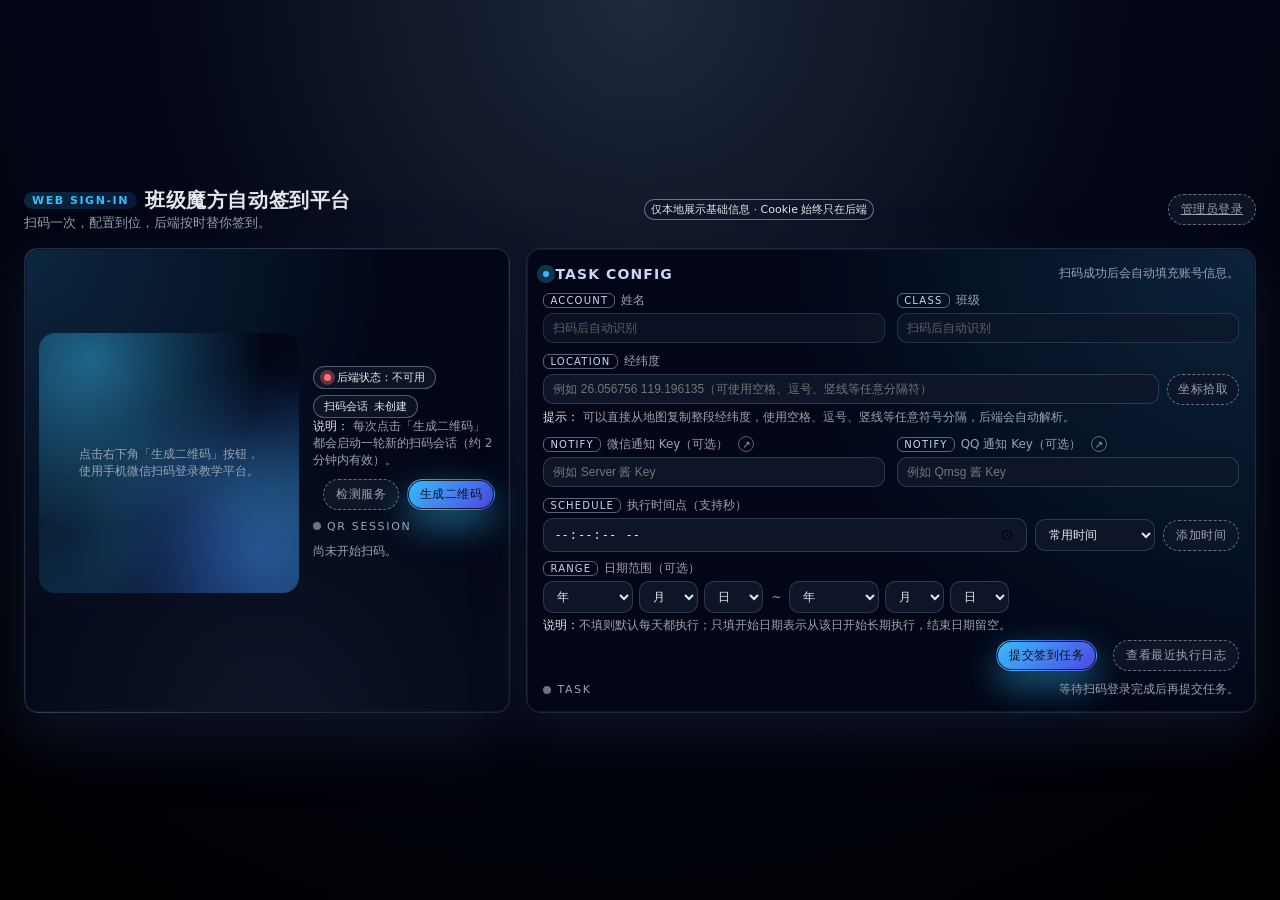
==== web_signin/static/index.html @ 6578a358 "feat(web): add admin login and live sign-in task dashboard Add authenticated administrator access, l" ====
<!DOCTYPE html>
<html lang="zh-CN">
<head>
  <meta charset="UTF-8" />
  <title>Web 自动签到配置</title>
  <meta name="viewport" content="width=device-width, initial-scale=1" />
  <style>
    :root {
      --bg: #0f172a;
      --card-bg: #020617;
      --accent: #38bdf8;
      --accent-soft: rgba(56, 189, 248, 0.15);
      --border-subtle: #1e293b;
      --text-main: #e5e7eb;
      --text-soft: #9ca3af;
      --danger: #f97373;
      --success: #22c55e;
      --radius-lg: 14px;
    }
    * {
      box-sizing: border-box;
    }
    body {
      margin: 0;
      min-height: 100vh;
      font-family: system-ui, -apple-system, BlinkMacSystemFont, "SF Pro Text", "Segoe UI", sans-serif;
      background: radial-gradient(circle at top, #1e293b 0, #020617 45%, #000 100%);
      color: var(--text-main);
      display: flex;
      align-items: center;
      justify-content: center;
      padding: 16px;
    }
    .shell {
      width: 100%;
      max-width: 1080px;
    }

    /* 在桌面端整体放大约 30% */
    @media (min-width: 00px) {
      body {
        padding: 24px;
      }
      .shell {
        max-width: 1400px;
        transform: scale(1);
        transform-origin: top center;
      }
    }
    .header {
      display: flex;
      justify-content: space-between;
      align-items: center;
      margin-bottom: 16px;
      gap: 8px;
      flex-wrap: wrap;
    }
    .title {
      font-size: 20px;
      font-weight: 600;
      letter-spacing: 0.03em;
      display: flex;
      align-items: center;
      gap: 8px;
    }
    .title-pill {
      padding: 2px 8px;
      border-radius: 999px;
      background: linear-gradient(135deg, rgba(56,189,248,0.2), rgba(59,130,246,0.15));
      font-size: 11px;
      text-transform: uppercase;
      letter-spacing: 0.14em;
      color: var(--accent);
    }
    .subtitle {
      font-size: 13px;
      color: var(--text-soft);
    }
    .layout {
      display: grid;
      /* 左侧缩窄一些，约占整体 30% 左右 */
      grid-template-columns: minmax(0, 0.8fr) minmax(0, 1.2fr);
      gap: 16px;
    }
    @media (max-width: 900px) {
      .layout {
        grid-template-columns: minmax(0, 1fr);
      }
    }
    .card {
      background: radial-gradient(circle at top left, rgba(56,189,248,0.18), transparent 55%),
                  radial-gradient(circle at bottom, rgba(15,23,42,0.9), #020617 65%);
      border-radius: var(--radius-lg);
      border: 1px solid rgba(148, 163, 184, 0.22);
      padding: 18px 18px 16px;
      box-shadow:
        0 24px 60px rgba(15,23,42,0.9),
        0 0 0 1px rgba(15,23,42,0.9) inset;
    }
    /* 左侧主卡片：更紧凑一些 */
    .card-main {
      padding: 14px 14px 12px;
    }
    .card-secondary {
      background: radial-gradient(circle at top right, rgba(56,189,248,0.16), transparent 55%),
                  radial-gradient(circle at bottom, #020617, #020617 65%);
      border-radius: var(--radius-lg);
      border: 1px solid var(--border-subtle);
      padding: 16px 16px 14px;
      box-shadow:
        0 18px 50px rgba(15,23,42,0.88),
        0 0 0 1px rgba(15,23,42,1) inset;
    }
    .section-header {
      display: flex;
      align-items: baseline;
      justify-content: space-between;
      gap: 6px;
      margin-bottom: 10px;
    }
    .section-title {
      font-size: 14px;
      font-weight: 550;
      letter-spacing: 0.08em;
      text-transform: uppercase;
      color: #cbd5f5;
      display: flex;
      align-items: center;
      gap: 6px;
    }
    .section-title-dot {
      width: 6px;
      height: 6px;
      border-radius: 50%;
      background: var(--accent);
      box-shadow: 0 0 0 6px rgba(56,189,248,0.24);
    }
    .section-caption {
      font-size: 12px;
      color: var(--text-soft);
    }
    .stepper {
      display: flex;
      gap: 10px;
      margin-bottom: 8px;
      flex-wrap: wrap;
    }
    .step {
      flex: 1;
      min-width: 0;
      display: flex;
      align-items: center;
      gap: 8px;
      font-size: 12px;
      color: var(--text-soft);
      opacity: 0.7;
      transition: opacity 0.18s ease;
    }
    .step.active {
      opacity: 1;
      color: var(--accent);
    }
    .step-badge {
      width: 18px;
      height: 18px;
      border-radius: 999px;
      display: flex;
      align-items: center;
      justify-content: center;
      font-size: 11px;
      background: rgba(15,23,42,0.9);
      border: 1px solid rgba(148,163,184,0.65);
    }
    .step.active .step-badge {
      border-color: rgba(56,189,248,0.9);
      background: radial-gradient(circle at top, rgba(56,189,248,0.35), rgba(15,23,42,0.85));
      color: #e0f2fe;
    }
    .step-text-main {
      font-weight: 500;
    }
    .step-text-sub {
      font-size: 11px;
    }
    .qr-wrapper {
      display: flex;
      align-items: center;
      gap: 14px;
      flex-wrap: wrap;
      /* 让二维码整体稍微下移一点 */
      margin-top: 70px;
    }
    .qr-box {
      width: 260px;
      height: 260px;
      border-radius: 16px;
      background: radial-gradient(circle at 20% 10%, rgba(56,189,248,0.5), transparent 55%),
                  radial-gradient(circle at 85% 85%, rgba(59,130,246,0.4), transparent 60%),
                  #020617;
      border: none;
      display: flex;
      flex-direction: column;
      align-items: center;
      justify-content: center;
      gap: 6px;
      position: relative;
      overflow: hidden;
    }
    .qr-box::before {
      content: "";
      position: absolute;
      inset: -80%;
      background: conic-gradient(from 200deg, rgba(56,189,248,0.35), transparent 40%, transparent 60%, rgba(56,189,248,0.45), rgba(59,130,246,0.35), transparent);
      opacity: 0.6;
      filter: blur(26px);
      mix-blend-mode: screen;
    }
    .qr-inner {
      position: relative;
      z-index: 1;
      width: 88%;
      height: 88%;
      padding: 4px;
      border-radius: 12px;
      background: transparent;
      box-shadow: none;
      display: flex;
      align-items: center;
      justify-content: center;
    }
    #qrImage {
      max-width: 100%;
      max-height: 100%;
      display: block;
      border-radius: 8px;
    }
    .qr-placeholder {
      font-size: 12px;
      text-align: center;
      color: var(--text-soft);
      padding: 0 8px;
    }
    .meta {
      flex: 1;
      min-width: 0;
    }
    .meta-row {
      display: flex;
      align-items: center;
      gap: 8px;
      margin-bottom: 6px;
      font-size: 12px;
    }
    .pill {
      padding: 3px 10px;
      border-radius: 999px;
      font-size: 11px;
      border: 1px solid rgba(148, 163, 184, 0.5);
      background: rgba(15, 23, 42, 0.8);
      color: #e5e7eb;
      display: inline-flex;
      align-items: center;
      gap: 6px;
    }
    .dot-online {
      width: 7px;
      height: 7px;
      border-radius: 50%;
      background: #22c55e;
      box-shadow: 0 0 0 4px rgba(34,197,94,0.4);
    }
    .dot-offline {
      width: 7px;
      height: 7px;
      border-radius: 50%;
      background: #f97373;
      box-shadow: 0 0 0 4px rgba(248,113,113,0.35);
    }
    .hint-text {
      font-size: 12px;
      color: var(--text-soft);
    }
    .hint-strong {
      color: #e5e7eb;
      font-weight: 500;
    }
    .field-grid {
      display: grid;
      grid-template-columns: minmax(0, 1fr) minmax(0, 1fr);
      gap: 10px 12px;
      margin-bottom: 10px;
    }
    /* 单列布局：用于经纬度等需要占满整行的区域，避免右侧大片留白 */
    .field-grid-single {
      grid-template-columns: minmax(0, 1fr);
    }
    @media (max-width: 700px) {
      .field-grid {
        grid-template-columns: minmax(0, 1fr);
      }
    }
    .field {
      display: flex;
      flex-direction: column;
      gap: 4px;
      font-size: 12px;
    }
    .field-row {
      display: flex;
      align-items: center;
      gap: 8px;
    }
    .label {
      font-size: 12px;
      color: var(--text-soft);
      display: flex;
      align-items: center;
      gap: 6px;
    }
    .label-tag {
      padding: 1px 6px;
      border-radius: 6px;
      font-size: 10px;
      text-transform: uppercase;
      letter-spacing: 0.12em;
      border: 1px solid rgba(148, 163, 184, 0.6);
      color: #cbd5f5;
    }
    .label-link {
      margin-left: 4px;
      display: inline-flex;
      align-items: center;
      justify-content: center;
      width: 16px;
      height: 16px;
      border-radius: 999px;
      border: 1px solid rgba(148,163,184,0.6);
      color: #9ca3af;
      font-size: 10px;
      text-decoration: none;
      transition: background 0.16s ease, border-color 0.16s ease, color 0.16s ease;
    }
    .label-link:hover {
      border-color: rgba(56,189,248,0.85);
      color: #e5e7eb;
      background: rgba(15,23,42,0.9);
    }
    .input, .time-input {
      width: 100%;
      border-radius: 10px;
      border: 1px solid rgba(51, 65, 85, 0.85);
      background: rgba(15, 23, 42, 0.95);
      color: var(--text-main);
      font-size: 12px;
      padding: 7px 9px;
      outline: none;
      transition: border-color 0.18s ease, box-shadow 0.18s ease, background 0.18s ease;
    }
    .input:focus, .time-input:focus {
      border-color: rgba(56, 189, 248, 0.9);
      box-shadow:
        0 0 0 1px rgba(15,23,42,0.95) inset,
        0 0 0 1px rgba(56,189,248,0.75),
        0 16px 30px rgba(15,23,42,0.95);
      background: rgba(15, 23, 42, 0.96);
    }
    /* 年份下拉单独放宽一点，避免年份被截断 */
    .date-year-select {
      min-width: 90px;
      max-width: 110px;
    }
    /* 时间预设下拉宽度适中，方便点击 */
    .time-preset-select {
      max-width: 120px;
      flex-shrink: 0;
    }
    .input[readonly] {
      opacity: 0.8;
      cursor: default;
      background: rgba(15, 23, 42, 0.9);
    }
    .time-list {
      display: flex;
      flex-wrap: wrap;
      gap: 6px;
      margin-top: 4px;
    }
    .time-pill {
      border-radius: 999px;
      padding: 3px 8px;
      font-size: 11px;
      border: 1px solid rgba(148,163,184,0.7);
      background: rgba(15,23,42,0.9);
      display: inline-flex;
      align-items: center;
      gap: 6px;
    }
    .time-pill button {
      border: none;
      padding: 0;
      margin: 0;
      width: 14px;
      height: 14px;
      border-radius: 999px;
      display: inline-flex;
      align-items: center;
      justify-content: center;
      font-size: 11px;
      background: rgba(15,23,42,0.9);
      color: rgba(248,113,113,0.9);
      cursor: pointer;
    }
    .time-pill button:hover {
      background: rgba(30,64,175,0.85);
    }
    .btn-row {
      display: flex;
      justify-content: flex-end;
      gap: 8px;
      margin-top: 6px;
    }
    .btn {
      border-radius: 999px;
      border: 1px solid rgba(148,163,184,0.8);
      background: rgba(15,23,42,0.98);
      color: #e5e7eb;
      font-size: 12px;
      padding: 6px 12px;
      cursor: pointer;
      display: inline-flex;
      align-items: center;
      gap: 6px;
      letter-spacing: 0.04em;
      text-transform: uppercase;
      font-weight: 500;
      transition: background 0.18s ease, border-color 0.18s ease, transform 0.1s ease, box-shadow 0.18s ease;
    }
    .btn-primary {
      border-color: transparent;
      background: linear-gradient(135deg, #38bdf8, #4f46e5);
      color: #0b1120;
      box-shadow:
        0 14px 35px rgba(56,189,248,0.5),
        0 0 0 1px rgba(15,23,42,0.95) inset;
    }
    .btn-primary:hover {
      box-shadow:
        0 18px 45px rgba(56,189,248,0.65),
        0 0 0 1px rgba(15,23,42,0.95) inset;
      transform: translateY(-1px);
    }
    .btn:active {
      transform: translateY(0);
      box-shadow:
        0 8px 20px rgba(15,23,42,0.9),
        0 0 0 1px rgba(15,23,42,1) inset;
    }
    .btn-ghost {
      border-style: dashed;
      border-color: rgba(148,163,184,0.65);
      background: rgba(15,23,42,0.9);
      color: var(--text-soft);
    }
    .btn-ghost:hover {
      border-color: rgba(148,163,184,1);
      color: #e5e7eb;
    }
    .status-bar {
      margin-top: 10px;
      font-size: 12px;
      display: flex;
      align-items: center;
      gap: 10px;
      justify-content: space-between;
      flex-wrap: wrap;
    }
    .status-text {
      display: inline-flex;
      align-items: center;
      gap: 6px;
    }
    .status-dot {
      width: 8px;
      height: 8px;
      border-radius: 50%;
      background: #6b7280;
    }
    .status-dot.running {
      background: #38bdf8;
      box-shadow: 0 0 0 4px rgba(56,189,248,0.4);
    }
    .status-dot.success {
      background: #22c55e;
      box-shadow: 0 0 0 4px rgba(34,197,94,0.5);
    }
    .status-dot.error {
      background: #f97373;
      box-shadow: 0 0 0 4px rgba(248,113,113,0.45);
    }
    .status-label {
      text-transform: uppercase;
      font-size: 11px;
      letter-spacing: 0.15em;
      color: #9ca3af;
    }
    .status-message {
      font-size: 12px;
      color: var(--text-soft);
    }
    .status-message strong {
      color: #e5e7eb;
      font-weight: 500;
    }
    .badge {
      padding: 2px 6px;
      border-radius: 999px;
      font-size: 11px;
      border: 1px solid rgba(148,163,184,0.7);
      background: rgba(15,23,42,0.9);
    }
  </style>
</head>
<body>
  <div class="shell">
    <div class="header">
      <div>
        <div class="title">
          <span class="title-pill">Web Sign-in</span>
          <span>班级魔方自动签到平台</span>
        </div>
        <div class="subtitle">扫码一次，配置到位，后端按时替你签到。</div>
      </div>
      <div class="badge">仅本地展示基础信息 · Cookie 始终只在后端</div>
      <a href="/admin" class="btn btn-ghost">管理员登录</a>
    </div>

    <div class="layout">
      <div class="card card-main">
        <!-- 原左侧 Step Flow 流程已按需求移除 -->

        <div class="qr-wrapper">
          <div class="qr-box">
            <div class="qr-inner">
              <img id="qrImage" alt="登录二维码" style="display:none" />
              <div class="qr-placeholder" id="qrPlaceholder">
                点击右下角「生成二维码」按钮，<br />使用手机微信扫码登录教学平台。
              </div>
            </div>
          </div>

          <div class="meta">
            <div class="meta-row">
              <span class="pill">
                <span id="onlineDot" class="dot-offline"></span>
                <span id="onlineText">后端状态：未知</span>
              </span>
            </div>
            <div>
              <span class="pill">
                <span>扫码会话</span>
                <span id="tokenShort">未创建</span>
              </span>
            </div>
            <div class="hint-text" id="hintText">
              <span class="hint-strong">说明：</span>
              每次点击「生成二维码」都会启动一轮新的扫码会话（约 2 分钟内有效）。
            </div>
            <div class="btn-row" style="margin-top:10px">
              <button class="btn btn-ghost" id="btnHealth">
                <span>检测服务</span>
              </button>
              <button class="btn btn-primary" id="btnCreateQr">
                <span>生成二维码</span>
              </button>
            </div>
            <div class="status-bar">
              <div class="status-text">
                <span id="qrStatusDot" class="status-dot"></span>
                <span class="status-label">QR Session</span>
              </div>
              <div class="status-message" id="qrStatusMessage">尚未开始扫码。</div>
            </div>
          </div>
        </div>
      </div>

      <div class="card-secondary">
        <div class="section-header">
          <div class="section-title">
            <span class="section-title-dot"></span>
            <span>Task Config</span>
          </div>
          <div class="section-caption">
            扫码成功后会自动填充账号信息。
          </div>
        </div>

        <div class="field-grid">
          <div class="field">
            <div class="label">
              <span class="label-tag">Account</span>
              <span>姓名</span>
            </div>
            <input id="name" class="input" type="text" readonly placeholder="扫码后自动识别" />
          </div>
          <div class="field">
            <div class="label">
              <span class="label-tag">Class</span>
              <span>班级</span>
            </div>
            <input id="classInfo" class="input" type="text" readonly placeholder="扫码后自动识别" />
          </div>
        </div>

        <div class="field-grid field-grid-single">
          <div class="field">
            <div class="label">
              <span class="label-tag">Location</span>
              <span>经纬度</span>
            </div>
            <div class="field-row">
              <input
                id="coord"
                class="input"
                type="text"
                placeholder="例如 26.056756 119.196135（可使用空格、逗号、竖线等任意分隔符）"
              />
              <button class="btn btn-ghost" id="btnCoordPicker" style="flex-shrink:0;padding-inline:10px">
                坐标拾取
              </button>
            </div>
            <div class="hint-text">
              <span class="hint-strong">提示：</span>
              可以直接从地图复制整段经纬度，使用空格、逗号、竖线等任意符号分隔，后端会自动解析。
            </div>
          </div>
        </div>

        <div class="field-grid">
          <div class="field">
            <div class="label">
              <span class="label-tag">Notify</span>
              <span>微信通知 Key（可选）</span>
              <a class="label-link" href="https://sct.ftqq.com/" target="_blank" rel="noopener noreferrer" title="前往 Server 酱官网获取 Key">↗</a>
            </div>
            <input id="wxKey" class="input" type="text" placeholder="例如 Server 酱 Key" />
          </div>
          <div class="field">
            <div class="label">
              <span class="label-tag">Notify</span>
              <span>QQ 通知 Key（可选）</span>
              <a class="label-link" href="https://qmsg.zendee.cn/" target="_blank" rel="noopener noreferrer" title="前往 Qmsg 酱官网获取 Key">↗</a>
            </div>
            <input id="qqKey" class="input" type="text" placeholder="例如 Qmsg 酱 Key" />
          </div>
        </div>


        <div class="field">
          <div class="label">
            <span class="label-tag">Schedule</span>
            <span>执行时间点（支持秒）</span>
          </div>
          <div class="field-row">
            <input id="timeInput" class="time-input" type="time" step="1" />
            <select id="timePreset" class="time-input time-preset-select">
              <option value="">常用时间</option>
              <option value="07:10:00">07:10:00</option>
              <option value="07:30:00">07:30:00</option>
              <option value="08:00:00">08:00:00</option>
              <option value="12:00:00">12:00:00</option>
              <option value="18:00:00">18:00:00</option>
              <option value="22:00:00">22:00:00</option>
            </select>
            <button class="btn btn-ghost" id="btnAddTime" style="flex-shrink:0;padding-inline:12px">
              添加时间
            </button>
          </div>
          <div id="timeList" class="time-list"></div>
        </div>

        <div class="field">
          <div class="label">
            <span class="label-tag">Range</span>
            <span>日期范围（可选）</span>
          </div>
          <div class="field-row">
            <div class="field-row" style="gap:6px">
              <select id="dateStartYear" class="time-input date-year-select"></select>
              <select id="dateStartMonth" class="time-input"></select>
              <select id="dateStartDay" class="time-input"></select>
            </div>
            <span style="color:var(--text-soft);font-size:12px;">~</span>
            <div class="field-row" style="gap:6px">
              <select id="dateEndYear" class="time-input date-year-select"></select>
              <select id="dateEndMonth" class="time-input"></select>
              <select id="dateEndDay" class="time-input"></select>
            </div>
          </div>
          <div class="hint-text">
            <span class="hint-strong">说明：</span>不填则默认每天都执行；只填开始日期表示从该日开始长期执行，结束日期留空。
          </div>
        </div>

        <div class="btn-row">
          <button class="btn btn-primary" id="btnSubmitTask">
            提交签到任务
          </button>
          <button class="btn btn-ghost" id="btnViewLogs" style="margin-left:8px">
            查看最近执行日志
          </button>
        </div>

        <div class="status-bar">
          <div class="status-text">
            <span id="taskStatusDot" class="status-dot"></span>
            <span class="status-label">Task</span>
          </div>
          <div class="status-message" id="taskStatusMessage">等待扫码登录完成后再提交任务。</div>
        </div>

        <div id="taskLogPanel" class="log-panel" style="margin-top:12px;display:none">
          <div class="log-panel-header">
            <span class="log-panel-title">最近执行日志</span>
            <button class="btn btn-ghost" id="btnHideLogs" style="padding-inline:8px;font-size:12px">
              收起
            </button>
          </div>
          <div id="taskLogList" class="log-list">
            <div class="hint-text">暂无日志，请等待任务执行后再查看。</div>
          </div>
        </div>
      </div>
    </div>
  </div>

  <script>
    const apiBase = "";

    const qrImg = document.getElementById("qrImage");
    const qrPlaceholder = document.getElementById("qrPlaceholder");
    const qrStatusDot = document.getElementById("qrStatusDot");
    const qrStatusMessage = document.getElementById("qrStatusMessage");
    const qrCountdown = document.getElementById("qrCountdown");
    const qrCountdownText = document.getElementById("qrCountdownText");
    const taskStatusDot = document.getElementById("taskStatusDot");
    const taskStatusMessage = document.getElementById("taskStatusMessage");
    const tokenShort = document.getElementById("tokenShort");
    const onlineDot = document.getElementById("onlineDot");
    const onlineText = document.getElementById("onlineText");
    const hintText = document.getElementById("hintText");
    // 原左侧 Step Flow 流程已从结构中移除，这里可能拿不到对应元素，做兼容处理
    const step1 = document.getElementById("step1");
    const step2 = document.getElementById("step2");
    const step3 = document.getElementById("step3");

    const nameInput = document.getElementById("name");
    const classInfoInput = document.getElementById("classInfo");
    const coordInput = document.getElementById("coord");
    const wxKeyInput = document.getElementById("wxKey");
    const qqKeyInput = document.getElementById("qqKey");
    const timeInput = document.getElementById("timeInput");
    const timePreset = document.getElementById("timePreset");
    const dateStartYear = document.getElementById("dateStartYear");
    const dateStartMonth = document.getElementById("dateStartMonth");
    const dateStartDay = document.getElementById("dateStartDay");
    const dateEndYear = document.getElementById("dateEndYear");
    const dateEndMonth = document.getElementById("dateEndMonth");
    const dateEndDay = document.getElementById("dateEndDay");
    const timeListEl = document.getElementById("timeList");

    const btnHealth = document.getElementById("btnHealth");
    const btnCreateQr = document.getElementById("btnCreateQr");
    const btnLocate = document.getElementById("btnLocate");
    const btnCoordPicker = document.getElementById("btnCoordPicker");
    const btnAddTime = document.getElementById("btnAddTime");
    const btnSubmitTask = document.getElementById("btnSubmitTask");
    const btnViewLogs = document.getElementById("btnViewLogs");
    const btnHideLogs = document.getElementById("btnHideLogs");

    const taskLogPanel = document.getElementById("taskLogPanel");
    const taskLogList = document.getElementById("taskLogList");

    let currentToken = null;
    let currentTaskId = null;
    let pollTimer = null;
    let qrPendingCountdownTimer = null;
    let timeList = [];

    // 选择常用时间时，自动填充到时间输入框中，仍然允许手动修改
    if (timePreset) {
      timePreset.addEventListener("change", () => {
        if (!timePreset.value) return;
        timeInput.value = timePreset.value;
      });
    }

    function initDateSelect(prefix, yearEl, monthEl, dayEl) {
      if (!yearEl || !monthEl || !dayEl) return;
      const now = new Date();
      const startYear = now.getFullYear() - 1;
      const endYear = now.getFullYear() + 3;

      yearEl.innerHTML = "";
      const emptyYear = document.createElement("option");
      emptyYear.value = "";
      emptyYear.textContent = "年";
      yearEl.appendChild(emptyYear);
      for (let y = startYear; y <= endYear; y++) {
        const opt = document.createElement("option");
        opt.value = String(y);
        opt.textContent = y + "年";
        yearEl.appendChild(opt);
      }

      monthEl.innerHTML = "";
      const emptyMonth = document.createElement("option");
      emptyMonth.value = "";
      emptyMonth.textContent = "月";
      monthEl.appendChild(emptyMonth);
      for (let m = 1; m <= 12; m++) {
        const opt = document.createElement("option");
        opt.value = String(m).padStart(2, "0");
        opt.textContent = m + "月";
        monthEl.appendChild(opt);
      }

      function refreshDays() {
        const y = parseInt(yearEl.value, 10);
        const m = parseInt(monthEl.value, 10);
        dayEl.innerHTML = "";
        const emptyDay = document.createElement("option");
        emptyDay.value = "";
        emptyDay.textContent = "日";
        dayEl.appendChild(emptyDay);
        if (!y || !m) return;
        const daysInMonth = new Date(y, m, 0).getDate();
        for (let d = 1; d <= daysInMonth; d++) {
          const opt = document.createElement("option");
          opt.value = String(d).padStart(2, "0");
          opt.textContent = d + "日";
          dayEl.appendChild(opt);
        }
      }

      yearEl.addEventListener("change", refreshDays);
      monthEl.addEventListener("change", refreshDays);

      // 初始填充一次天数（此时会只包含“日”占位）
      refreshDays();
    }

    function getDateFromSelect(yearEl, monthEl, dayEl) {
      if (!yearEl || !monthEl || !dayEl) return null;
      const y = yearEl.value;
      const m = monthEl.value;
      const d = dayEl.value;
      if (!y || !m || !d) return null;
      return `${y}-${m}-${d}`;
    }

    function setDateToSelect(yearEl, monthEl, dayEl, value) {
      if (!yearEl || !monthEl || !dayEl) return;
      if (!value) {
        yearEl.value = "";
        monthEl.value = "";
        dayEl.value = "";
        return;
      }
      const parts = value.slice(0, 10).split("-");
      if (parts.length !== 3) return;
      const [y, m, d] = parts;
      yearEl.value = y;
      // 触发一次月份和日期的刷新逻辑
      const evt = new Event("change");
      yearEl.dispatchEvent(evt);
      monthEl.value = m;
      monthEl.dispatchEvent(evt);
      dayEl.value = d;
    }

    function setQrStatus(status, message) {
      qrStatusDot.className = "status-dot";
      if (status === "running") qrStatusDot.classList.add("running");
      if (status === "success") qrStatusDot.classList.add("success");
      if (status === "error") qrStatusDot.classList.add("error");
      qrStatusMessage.textContent = message;

      // 只在“等待扫码和确认中…”状态下展示 20 秒倒计时
      if (qrPendingCountdownTimer) {
        clearInterval(qrPendingCountdownTimer);
        qrPendingCountdownTimer = null;
      }
      if (!qrCountdown || !qrCountdownText) return;

      if (status === "running" && message.startsWith("等待扫码和确认中")) {
        let remain = 20;
        qrCountdown.style.display = "block";
        qrCountdownText.textContent = `距本次扫码会话结束还剩 ${remain} 秒。`;
        qrPendingCountdownTimer = setInterval(() => {
          remain -= 1;
          if (remain <= 0) {
            clearInterval(qrPendingCountdownTimer);
            qrPendingCountdownTimer = null;
            qrCountdownText.textContent = "本次扫码会话即将结束，如未完成可稍后重新生成二维码。";
            return;
          }
          qrCountdownText.textContent = `距本次扫码会话结束还剩 ${remain} 秒。`;
        }, 1000);
      } else {
        qrCountdown.style.display = "none";
      }
    }

    function setTaskStatus(status, message) {
      taskStatusDot.className = "status-dot";
      if (status === "running") taskStatusDot.classList.add("running");
      if (status === "success") taskStatusDot.classList.add("success");
      if (status === "error") taskStatusDot.classList.add("error");
      taskStatusMessage.textContent = message;
    }

    function setOnline(ok) {
      onlineDot.className = ok ? "dot-online" : "dot-offline";
      onlineText.textContent = ok ? "后端状态：在线" : "后端状态：不可用";
    }

    async function checkHealth() {
      try {
        const resp = await fetch(apiBase + "/health");
        const data = await resp.json();
        setOnline(data.status === "ok");
      } catch (e) {
        setOnline(false);
      }
    }

    async function createQr(fromAuto = false) {
      // 兼容按钮点击（事件对象）
      if (typeof fromAuto === "object") {
        fromAuto = false;
      }

      if (pollTimer) {
        clearInterval(pollTimer);
        pollTimer = null;
      }

      // 每次轮换都会获取一个全新的会话与二维码
      currentToken = null;
      qrImg.style.display = "none";
      qrPlaceholder.style.display = "block";
      if (!fromAuto) {
        nameInput.value = "";
        classInfoInput.value = "";
      }
      setQrStatus("running", fromAuto ? "正在自动刷新登录二维码…" : "正在向后端请求新的二维码…");
      // 这些 step 元素在当前页面结构中可能不存在，调用前先判断
      if (step1) step1.classList.add("active");
      if (step2) step2.classList.remove("active");
      if (step3) step3.classList.remove("active");
      hintText.textContent = "请使用手机微信扫码当前二维码，如长时间未扫码导致失效，可再次点击「生成二维码」重新获取。";

      try {
        const resp = await fetch(apiBase + "/api/qr");
        if (!resp.ok) {
          throw new Error("HTTP " + resp.status);
        }
        const data = await resp.json();
        currentToken = data.token;
        // 显示完整会话标识，便于复制与核对
        tokenShort.textContent = data.token || "未创建";
        if (data.qrcode) {
          qrImg.src = data.qrcode;
          qrImg.style.display = "block";
          qrPlaceholder.style.display = "none";
          setQrStatus("running", "二维码已生成，请使用手机微信扫码并确认登录。");
        } else {
          setQrStatus("error", "后端未返回二维码数据。");
        }
        startPolling();
      } catch (e) {
        console.error(e);
        setQrStatus("error", "获取二维码失败，请稍后重试。");
      }
    }

    async function loadUserConfigAfterLogin() {
      if (!currentToken) return;
      try {
        const resp = await fetch(apiBase + "/api/user/config?token=" + encodeURIComponent(currentToken));
        if (!resp.ok) {
          return;
        }
        const data = await resp.json();
        if (!data || !data.has_task || !data.config) {
          // 该账号还没有任何任务配置，保持为空让用户首次填写
          return;
        }
        const cfg = data.config;
        // 回填地点
        if (cfg.lat && cfg.lng) {
          coordInput.value = cfg.lat + " " + cfg.lng;
        }
        // 回填通知 key
        if (typeof cfg.wx_key === "string") {
          wxKeyInput.value = cfg.wx_key;
        }
        if (typeof cfg.qq_key === "string") {
          qqKeyInput.value = cfg.qq_key;
        }
        // 回填时间列表
        if (Array.isArray(cfg.times)) {
          timeList = [...cfg.times];
          renderTimeList();
        }
        // 回填日期范围（可选）
        if (cfg.date_start) {
          setDateToSelect(dateStartYear, dateStartMonth, dateStartDay, cfg.date_start);
        }
        if (cfg.date_end) {
          setDateToSelect(dateEndYear, dateEndMonth, dateEndDay, cfg.date_end);
        }
        // 如果后端认为 cookie 已变化，给出一次性提示
        if (data.cookie_changed) {
          alert("检测到本次扫码获得的新 Cookie 与之前存储的不一致，说明旧登录已过期，本次已自动更新为新的 Cookie。");
        } else {
          setTaskStatus("running", "已根据历史配置自动填充表单，如需修改可直接编辑后重新提交。");
        }
      } catch (e) {
        console.error(e);
      }
    }

    async function pollStatus() {
      if (!currentToken) return;
      try {
        const resp = await fetch(apiBase + "/api/qr/status?token=" + encodeURIComponent(currentToken));
        if (!resp.ok) return;
        const data = await resp.json();
        if (data.status === "pending") {
          setQrStatus("running", "等待扫码和确认中…");
          return;
        }
        if (data.status === "expired") {
          if (pollTimer) {
            clearInterval(pollTimer);
            pollTimer = null;
          }
          setQrStatus("error", "二维码已过期，请重新生成。");
          hintText.textContent = "二维码有效期约 2 分钟，过期后请点击「生成二维码」重新开始。";
          return;
        }
        if (data.status === "error") {
          if (pollTimer) {
            clearInterval(pollTimer);
            pollTimer = null;
          }
          setQrStatus("error", data.error || "扫码过程中发生错误，请重试。");
          return;
        }
        if (data.status === "success") {
          if (pollTimer) {
            clearInterval(pollTimer);
            pollTimer = null;
          }
          setQrStatus("success", "扫码登录成功，已获取账号信息。二维码已失效，可直接进行后续配置。");
          // 二维码本身已完成使命，隐藏图片，避免误以为仍可继续使用
          qrImg.style.display = "none";
          qrPlaceholder.style.display = "block";
          qrPlaceholder.innerHTML = "已成功获取账号信息。<br />下面只需配置地点、时间和通知方式即可，无需再次扫码。";
          if (step1) step1.classList.remove("active");
          if (step2) step2.classList.add("active");
          if (step3) step3.classList.add("active");

          if (data.user) {
            nameInput.value = data.user.name || "";
            const classStr = [data.user.class_name, data.user.class_code].filter(Boolean).join(" / ");
            classInfoInput.value = classStr || "";
          }
          // 尝试根据历史任务记录自动回填配置；若没有历史记录则仍保持空表单
          await loadUserConfigAfterLogin();
          if (!coordInput.value || !timeList.length) {
            setTaskStatus("running", "请完善地点、时间和通知配置后提交任务。");
          }
        }
      } catch (e) {
        console.error(e);
      }
    }

    function startPolling() {
      if (pollTimer) clearInterval(pollTimer);
      pollTimer = setInterval(pollStatus, 2000);
    }

    function renderTimeList() {
      timeListEl.innerHTML = "";
      if (!timeList.length) return;
      timeList.forEach((t, idx) => {
        const pill = document.createElement("div");
        pill.className = "time-pill";
        pill.textContent = t;
        const btn = document.createElement("button");
        btn.type = "button";
        btn.textContent = "×";
        btn.title = "删除";
        btn.addEventListener("click", () => {
          timeList.splice(idx, 1);
          renderTimeList();
        });
        pill.appendChild(btn);
        timeListEl.appendChild(pill);
      });
    }

    function addTime() {
      let value = timeInput.value;
      if (!value) return;
      // 允许 HH:MM 或 HH:MM:SS；若仅到分钟，则补齐为 HH:MM:00
      if (!/^\d{2}:\d{2}(:\d{2})?$/.test(value)) {
        alert("时间格式应为 HH:MM 或 HH:MM:SS");
        return;
      }
      if (/^\d{2}:\d{2}$/.test(value)) {
        value = value + ":00";
      }
      if (!timeList.includes(value)) {
        timeList.push(value);
        timeList.sort();
        renderTimeList();
      }
      timeInput.value = "";
    }

    async function submitTask() {
      if (!currentToken) {
        setTaskStatus("error", "请先完成扫码登录，再提交任务。");
        return;
      }
      if (!nameInput.value) {
        setTaskStatus("error", "尚未识别到账号信息，请确认扫码登录已完成。");
        return;
      }
      const coord = coordInput.value.trim();
      if (!coord) {
        setTaskStatus("error", "请填写经纬度信息（可以直接粘贴整段内容）。");
        return;
      }
      if (!timeList.length) {
        setTaskStatus("error", "请至少添加一个执行时间点。");
        return;
      }

      const date_start = getDateFromSelect(dateStartYear, dateStartMonth, dateStartDay);
      const date_end = getDateFromSelect(dateEndYear, dateEndMonth, dateEndDay);
      setTaskStatus("running", "正在提交任务到后端…");
      try {
        const resp = await fetch(apiBase + "/api/tasks", {
          method: "POST",
          headers: { "Content-Type": "application/json" },
          body: JSON.stringify({
            token: currentToken,
            coord,
            wx_key: wxKeyInput.value.trim(),
            qq_key: qqKeyInput.value.trim(),
            times: timeList,
            date_start,
            date_end
          })
        });
        const data = await resp.json();
        if (!resp.ok) {
          throw new Error(data.error || "后端返回错误");
        }
        setTaskStatus("success", "任务创建成功，后端会在设定时间自动为你签到。");
        currentTaskId = data.id || null;
      } catch (e) {
        console.error(e);
        setTaskStatus("error", "任务提交失败：" + e.message);
      }
    }

    async function loadTaskLogs() {
      if (!currentToken) {
        alert("请先完成扫码登录后再查看日志。");
        return;
      }
      taskLogPanel.style.display = "block";
      taskLogList.innerHTML = '<div class="hint-text">正在加载日志…</div>';
      try {
        const resp = await fetch(
          apiBase + "/api/user/logs?token=" + encodeURIComponent(currentToken) + "&limit=20"
        );
        if (!resp.ok) {
          throw new Error("HTTP " + resp.status);
        }
        const logs = await resp.json();
        if (!Array.isArray(logs) || !logs.length) {
          taskLogList.innerHTML = '<div class="hint-text">当前账号暂无任何执行日志。</div>';
          return;
        }
        taskLogList.innerHTML = "";
        logs.forEach((log) => {
          const item = document.createElement("div");
          item.className = "log-item";
          const time = document.createElement("div");
          time.className = "log-time";
          time.textContent = log.run_at || "";
          const taskInfo = document.createElement("div");
          taskInfo.className = "log-task";
          if (log.task) {
            const parts = [];
            if (log.task.name) parts.push(log.task.name);
            if (log.task.class_id) parts.push("班级：" + log.task.class_id);
            if (log.task.lat && log.task.lng) parts.push("坐标：" + log.task.lat + "," + log.task.lng);
            taskInfo.textContent = parts.join(" · ");
          }
          const status = document.createElement("div");
          status.className = "log-status";
          status.textContent = log.status;
          const msg = document.createElement("pre");
          msg.className = "log-message";
          msg.textContent = log.message || "";
          item.appendChild(time);
          if (taskInfo.textContent) {
            item.appendChild(taskInfo);
          }
          item.appendChild(status);
          item.appendChild(msg);
          taskLogList.appendChild(item);
        });
      } catch (e) {
        console.error(e);
        taskLogList.innerHTML = '<div class="hint-text">加载日志失败：' + e.message + "</div>";
      }
    }

    function hideTaskLogs() {
      taskLogPanel.style.display = "none";
    }

    function locate() {
      if (!navigator.geolocation) {
        alert("当前浏览器不支持定位。");
        return;
      }
      setTaskStatus("running", "正在尝试通过浏览器获取大致位置…");
      navigator.geolocation.getCurrentPosition(
        (pos) => {
          const { latitude, longitude } = pos.coords;
          coordInput.value = latitude.toFixed(6) + " " + longitude.toFixed(6);
          setTaskStatus("running", "已填入当前的经纬度（大致位置），如需可自行微调或直接提交。");
        },
        (err) => {
          console.warn(err);
          setTaskStatus("error", "定位失败，可以手动填写经纬度。");
        },
        { enableHighAccuracy: false, timeout: 8000, maximumAge: 600000 }
      );
    }

    function openCoordPicker() {
      window.open("https://www.lddgo.net/convert/position", "_blank");
    }

    // 初始化日期下拉框
    initDateSelect("dateStart", dateStartYear, dateStartMonth, dateStartDay);
    initDateSelect("dateEnd", dateEndYear, dateEndMonth, dateEndDay);

    btnHealth.addEventListener("click", checkHealth);
    btnCreateQr.addEventListener("click", createQr);
    if (btnLocate) {
      btnLocate.addEventListener("click", locate);
    }
    btnCoordPicker.addEventListener("click", openCoordPicker);
    btnAddTime.addEventListener("click", addTime);
    btnSubmitTask.addEventListener("click", submitTask);
    btnViewLogs.addEventListener("click", loadTaskLogs);
    btnHideLogs.addEventListener("click", hideTaskLogs);

    window.addEventListener("load", () => {
      // 仅在加载时检查后端健康状态，不再自动生成二维码，改为手动点击「生成二维码」
      checkHealth();
    });
  </script>
</body>
</html>
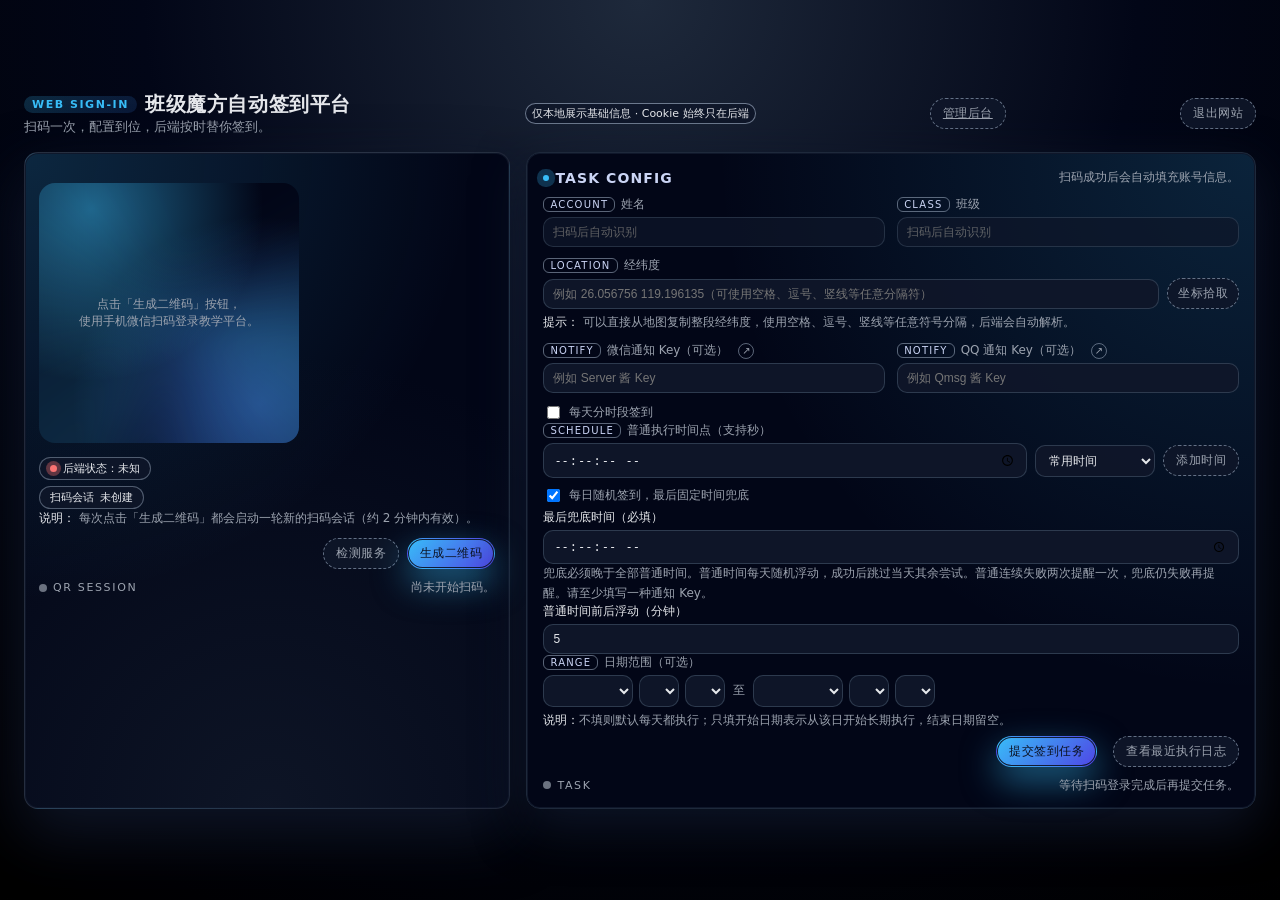
==== commit abcaed45: "feat(web): support independent sign-in periods and online updates" ====
--- a/web_signin/static/index.html
+++ b/web_signin/static/index.html
@@ -3,6 +3,8 @@
 <head>
   <meta charset="UTF-8" />
   <title>Web 自动签到配置</title>
+  <script src="/static/site-auth.js"></script>
+  <link rel="stylesheet" href="/static/period-editor.css" />
   <meta name="viewport" content="width=device-width, initial-scale=1" />
   <style>
     :root {
@@ -36,8 +38,7 @@
       max-width: 1080px;
     }
 
-    /* 在桌面端整体放大约 30% */
-    @media (min-width: 00px) {
+    @media (min-width: 1000px) {
       body {
         padding: 24px;
       }
@@ -187,10 +188,10 @@
       align-items: center;
       gap: 14px;
       flex-wrap: wrap;
-      /* 让二维码整体稍微下移一点 */
-      margin-top: 70px;
+      margin-top: 16px;
     }
     .qr-box {
+      flex: 0 0 260px;
       width: 260px;
       height: 260px;
       border-radius: 16px;
@@ -241,7 +242,7 @@
       padding: 0 8px;
     }
     .meta {
-      flex: 1;
+      flex: 1 1 200px;
       min-width: 0;
     }
     .meta-row {
@@ -347,6 +348,8 @@
     }
     .input, .time-input {
       width: 100%;
+      min-width: 0;
+      max-width: 100%;
       border-radius: 10px;
       border: 1px solid rgba(51, 65, 85, 0.85);
       background: rgba(15, 23, 42, 0.95);
@@ -517,6 +520,42 @@
       font-size: 11px;
       border: 1px solid rgba(148,163,184,0.7);
       background: rgba(15,23,42,0.9);
+    }
+    .hint-text { line-height: 1.6; }
+    .btn { justify-content: center; white-space: nowrap; }
+    .log-panel-header { display: flex; justify-content: space-between; align-items: center; gap: 8px; margin-bottom: 8px; }
+    .log-list { max-height: 300px; overflow: auto; overflow-wrap: anywhere; }
+    .log-list pre { white-space: pre-wrap; overflow-wrap: anywhere; }
+    @media (max-width: 600px) {
+      body { padding: 12px; align-items: flex-start; }
+      .header { gap: 10px; }
+      .header > div:first-child { width: 100%; }
+      .title { flex-wrap: wrap; font-size: 18px; gap: 6px; }
+      .subtitle { margin-top: 6px; line-height: 1.6; }
+      .header .badge { width: 100%; line-height: 1.6; }
+      .card-main, .card-secondary { padding: 16px; }
+      .qr-wrapper { flex-direction: column; align-items: stretch; margin-top: 0; gap: 16px; }
+      .qr-box { flex: none; align-self: center; width: min(260px, 100%); height: auto; aspect-ratio: 1; }
+      .meta { flex: none; width: 100%; }
+      .meta .btn-row, .card-secondary > .btn-row { display: grid; grid-template-columns: minmax(0, 1fr) minmax(0, 1fr); }
+      #btnViewLogs { margin-left: 0 !important; }
+      .section-header { flex-wrap: wrap; gap: 8px; }
+      .section-caption { line-height: 1.6; }
+      .input, .time-input { min-height: 44px; font-size: 16px; }
+      .btn { min-height: 44px; font-size: 13px; padding: 10px 12px; }
+      .pill { padding: 6px 10px; }
+      .dot-online, .dot-offline, .status-dot { flex-shrink: 0; }
+      .time-controls { display: grid; grid-template-columns: minmax(0, 1fr) minmax(0, 1fr); }
+      .time-preset-select { max-width: none; }
+      #btnAddTime { grid-column: 1 / -1; }
+      .date-range { flex-direction: column; align-items: stretch; }
+      .date-range > .field-row { display: grid; grid-template-columns: minmax(100px, 1.4fr) minmax(0, 1fr) minmax(0, 1fr); }
+      .date-year-select { min-width: 0; max-width: none; }
+      .date-range > span { text-align: center; }
+      input[type="checkbox"] { width: 20px; height: 20px; flex-shrink: 0; }
+      .time-pill { padding: 8px 10px; font-size: 13px; }
+      .time-pill button { width: 28px; height: 28px; font-size: 16px; }
+      .status-bar { line-height: 1.6; }
     }
   </style>
 </head>
@@ -531,7 +570,8 @@
         <div class="subtitle">扫码一次，配置到位，后端按时替你签到。</div>
       </div>
       <div class="badge">仅本地展示基础信息 · Cookie 始终只在后端</div>
-      <a href="/admin" class="btn btn-ghost">管理员登录</a>
+      <a href="/admin" class="btn btn-ghost">管理后台</a>
+      <button id="siteLogout" class="btn btn-ghost">退出网站</button>
     </div>
 
     <div class="layout">
@@ -543,7 +583,7 @@
             <div class="qr-inner">
               <img id="qrImage" alt="登录二维码" style="display:none" />
               <div class="qr-placeholder" id="qrPlaceholder">
-                点击右下角「生成二维码」按钮，<br />使用手机微信扫码登录教学平台。
+                点击「生成二维码」按钮，<br />使用手机微信扫码登录教学平台。
               </div>
             </div>
           </div>
@@ -657,26 +697,60 @@
 
 
         <div class="field">
-          <div class="label">
-            <span class="label-tag">Schedule</span>
-            <span>执行时间点（支持秒）</span>
-          </div>
-          <div class="field-row">
-            <input id="timeInput" class="time-input" type="time" step="1" />
-            <select id="timePreset" class="time-input time-preset-select">
-              <option value="">常用时间</option>
-              <option value="07:10:00">07:10:00</option>
-              <option value="07:30:00">07:30:00</option>
-              <option value="08:00:00">08:00:00</option>
-              <option value="12:00:00">12:00:00</option>
-              <option value="18:00:00">18:00:00</option>
-              <option value="22:00:00">22:00:00</option>
-            </select>
-            <button class="btn btn-ghost" id="btnAddTime" style="flex-shrink:0;padding-inline:12px">
-              添加时间
-            </button>
-          </div>
-          <div id="timeList" class="time-list"></div>
+          <label class="label" for="periodMode">
+            <input id="periodMode" type="checkbox" />
+            <span>每天分时段签到</span>
+          </label>
+        </div>
+        <div id="periodPanel" class="period-editor" hidden>
+          <p class="period-copy">按时间顺序填写至少两个时段，例如早上和晚上。各时段分别签到，成功后只跳过该时段的后续尝试。请确保平台早晚分别发布签到活动。</p>
+          <p class="period-copy">同一时段连续两次普通签到失败会提醒一次，兜底失败会再提醒。请至少填写一种通知 Key。</p>
+          <div id="periodList" class="period-list"></div>
+          <button id="btnAddPeriod" class="btn btn-ghost" type="button">添加时段</button>
+        </div>
+
+        <div id="legacySchedule" class="period-legacy">
+          <div class="field">
+            <div class="label">
+              <span class="label-tag">Schedule</span>
+              <span>普通执行时间点（支持秒）</span>
+            </div>
+            <div class="field-row time-controls">
+              <input id="timeInput" class="time-input" type="time" step="1" />
+              <select id="timePreset" class="time-input time-preset-select">
+                <option value="">常用时间</option>
+                <option value="07:10:00">07:10:00</option>
+                <option value="07:30:00">07:30:00</option>
+                <option value="08:00:00">08:00:00</option>
+                <option value="12:00:00">12:00:00</option>
+                <option value="18:00:00">18:00:00</option>
+                <option value="22:00:00">22:00:00</option>
+              </select>
+              <button class="btn btn-ghost" id="btnAddTime" style="flex-shrink:0;padding-inline:12px">
+                添加时间
+              </button>
+            </div>
+            <div id="timeList" class="time-list"></div>
+          </div>
+
+          <div class="field">
+            <label class="label" for="randomEnabled">
+              <input id="randomEnabled" type="checkbox" checked />
+              <span>每日随机签到，最后固定时间兜底</span>
+            </label>
+            <div id="randomOptions">
+              <div class="field">
+                <label for="fallbackTime">最后兜底时间（必填）</label>
+                <input id="fallbackTime" class="time-input" type="time" step="1" />
+              </div>
+              <div class="hint-text">兜底必须晚于全部普通时间。普通时间每天随机浮动，成功后跳过当天其余尝试。普通连续失败两次提醒一次，兜底仍失败再提醒。请至少填写一种通知 Key。</div>
+            </div>
+          </div>
+        </div>
+
+        <div id="randomMinuteControl" class="field period-controls">
+          <label for="randomMinutes">普通时间前后浮动（分钟）</label>
+          <input id="randomMinutes" class="time-input" type="number" min="0" max="60" step="1" value="5" />
         </div>
 
         <div class="field">
@@ -684,13 +758,13 @@
             <span class="label-tag">Range</span>
             <span>日期范围（可选）</span>
           </div>
-          <div class="field-row">
+          <div class="field-row date-range">
             <div class="field-row" style="gap:6px">
               <select id="dateStartYear" class="time-input date-year-select"></select>
               <select id="dateStartMonth" class="time-input"></select>
               <select id="dateStartDay" class="time-input"></select>
             </div>
-            <span style="color:var(--text-soft);font-size:12px;">~</span>
+            <span style="color:var(--text-soft);font-size:12px;">至</span>
             <div class="field-row" style="gap:6px">
               <select id="dateEndYear" class="time-input date-year-select"></select>
               <select id="dateEndMonth" class="time-input"></select>
@@ -734,6 +808,7 @@
     </div>
   </div>
 
+  <script src="/static/period-editor.js"></script>
   <script>
     const apiBase = "";
 
@@ -758,6 +833,23 @@
     const classInfoInput = document.getElementById("classInfo");
     const coordInput = document.getElementById("coord");
     const wxKeyInput = document.getElementById("wxKey");
+    const randomEnabled = document.getElementById("randomEnabled");
+    const randomMinutes = document.getElementById("randomMinutes");
+    const fallbackTime = document.getElementById("fallbackTime");
+    const periodMode = document.getElementById("periodMode");
+    const periodEditor = createPeriodEditor({
+      mode: periodMode,
+      panel: document.getElementById("periodPanel"),
+      legacy: document.getElementById("legacySchedule"),
+      list: document.getElementById("periodList"),
+      addButton: document.getElementById("btnAddPeriod")
+    });
+    function updateScheduleMode() {
+      document.getElementById("randomOptions").hidden = !randomEnabled.checked;
+      document.getElementById("randomMinuteControl").hidden = !periodMode.checked && !randomEnabled.checked;
+    }
+    randomEnabled.addEventListener("change", updateScheduleMode);
+    periodMode.addEventListener("change", updateScheduleMode);
     const qqKeyInput = document.getElementById("qqKey");
     const timeInput = document.getElementById("timeInput");
     const timePreset = document.getElementById("timePreset");
@@ -935,7 +1027,22 @@
       }
     }
 
+    function clearPreviousTaskConfig() {
+      [coordInput, wxKeyInput, qqKeyInput, timeInput, timePreset, fallbackTime].forEach(field => {
+        field.value = "";
+      });
+      randomEnabled.checked = true;
+      randomMinutes.value = "5";
+      periodEditor.set([]);
+      updateScheduleMode();
+      timeList = [];
+      renderTimeList();
+      setDateToSelect(dateStartYear, dateStartMonth, dateStartDay, null);
+      setDateToSelect(dateEndYear, dateEndMonth, dateEndDay, null);
+    }
+
     async function createQr(fromAuto = false) {
+      if (btnCreateQr.disabled) return;
       // 兼容按钮点击（事件对象）
       if (typeof fromAuto === "object") {
         fromAuto = false;
@@ -947,7 +1054,14 @@
       }
 
       // 每次轮换都会获取一个全新的会话与二维码
+      if (nameInput.value) clearPreviousTaskConfig();
       currentToken = null;
+      currentTaskId = null;
+      btnCreateQr.disabled = true;
+      btnSubmitTask.disabled = true;
+      tokenShort.textContent = "未创建";
+      hideTaskLogs();
+      taskLogList.replaceChildren();
       qrImg.style.display = "none";
       qrPlaceholder.style.display = "block";
       if (!fromAuto) {
@@ -955,6 +1069,7 @@
         classInfoInput.value = "";
       }
       setQrStatus("running", fromAuto ? "正在自动刷新登录二维码…" : "正在向后端请求新的二维码…");
+      setTaskStatus("running", "扫码确认后将读取该账号的任务配置。");
       // 这些 step 元素在当前页面结构中可能不存在，调用前先判断
       if (step1) step1.classList.add("active");
       if (step2) step2.classList.remove("active");
@@ -982,22 +1097,32 @@
       } catch (e) {
         console.error(e);
         setQrStatus("error", "获取二维码失败，请稍后重试。");
-      }
-    }
-
-    async function loadUserConfigAfterLogin() {
-      if (!currentToken) return;
+      } finally {
+        btnCreateQr.disabled = false;
+      }
+    }
+
+    async function loadUserConfigAfterLogin(token) {
       try {
-        const resp = await fetch(apiBase + "/api/user/config?token=" + encodeURIComponent(currentToken));
+        const resp = await fetch(apiBase + "/api/user/config?token=" + encodeURIComponent(token));
         if (!resp.ok) {
-          return;
+          const explanation = resp.status === 404 ? "请检查服务器是否已部署新版容器。" : "请重新生成二维码并扫码确认。";
+          throw new Error(`读取签到配置失败（HTTP ${resp.status}）。${explanation}`);
         }
         const data = await resp.json();
-        if (!data || !data.has_task || !data.config) {
-          // 该账号还没有任何任务配置，保持为空让用户首次填写
-          return;
-        }
+        if (token !== currentToken) return false;
+        if (data?.has_task === false) {
+          setTaskStatus("success", "账号已绑定，尚未创建签到任务。请填写地点和签到时段，然后点击「提交签到任务」。");
+          return true;
+        }
+        if (!data?.has_task || !data.config?.id) throw new Error("服务器返回的任务配置不完整，请重新扫码后再试。");
         const cfg = data.config;
+        currentTaskId = cfg.id;
+        randomEnabled.checked = Boolean(cfg.random_enabled);
+        randomMinutes.value = cfg.random_minutes ?? 5;
+        fallbackTime.value = cfg.fallback_time || "";
+        periodEditor.set(cfg.periods);
+        updateScheduleMode();
         // 回填地点
         if (cfg.lat && cfg.lng) {
           coordInput.value = cfg.lat + " " + cfg.lng;
@@ -1015,29 +1140,25 @@
           renderTimeList();
         }
         // 回填日期范围（可选）
-        if (cfg.date_start) {
-          setDateToSelect(dateStartYear, dateStartMonth, dateStartDay, cfg.date_start);
-        }
-        if (cfg.date_end) {
-          setDateToSelect(dateEndYear, dateEndMonth, dateEndDay, cfg.date_end);
-        }
-        // 如果后端认为 cookie 已变化，给出一次性提示
-        if (data.cookie_changed) {
-          alert("检测到本次扫码获得的新 Cookie 与之前存储的不一致，说明旧登录已过期，本次已自动更新为新的 Cookie。");
-        } else {
-          setTaskStatus("running", "已根据历史配置自动填充表单，如需修改可直接编辑后重新提交。");
-        }
+        setDateToSelect(dateStartYear, dateStartMonth, dateStartDay, cfg.date_start);
+        setDateToSelect(dateEndYear, dateEndMonth, dateEndDay, cfg.date_end);
+        setTaskStatus("success", "账号已绑定，已填入现有任务配置，可以修改后重新提交。");
+        return true;
       } catch (e) {
         console.error(e);
+        if (token === currentToken) setTaskStatus("error", "账号已绑定。" + e.message);
+        return false;
       }
     }
 
     async function pollStatus() {
-      if (!currentToken) return;
+      const token = currentToken;
+      if (!token) return;
       try {
-        const resp = await fetch(apiBase + "/api/qr/status?token=" + encodeURIComponent(currentToken));
+        const resp = await fetch(apiBase + "/api/qr/status?token=" + encodeURIComponent(token));
         if (!resp.ok) return;
         const data = await resp.json();
+        if (token !== currentToken || !pollTimer) return;
         if (data.status === "pending") {
           setQrStatus("running", "等待扫码和确认中…");
           return;
@@ -1075,14 +1196,13 @@
 
           if (data.user) {
             nameInput.value = data.user.name || "";
-            const classStr = [data.user.class_name, data.user.class_code].filter(Boolean).join(" / ");
+            const classCode = data.user.class_code && data.user.class_code !== "未找到" ? `班级码 ${data.user.class_code}` : "";
+            const classStr = [data.user.class_name, classCode].filter(Boolean).join(" / ");
             classInfoInput.value = classStr || "";
           }
-          // 尝试根据历史任务记录自动回填配置；若没有历史记录则仍保持空表单
-          await loadUserConfigAfterLogin();
-          if (!coordInput.value || !timeList.length) {
-            setTaskStatus("running", "请完善地点、时间和通知配置后提交任务。");
-          }
+          const configReady = await loadUserConfigAfterLogin(token);
+          if (token !== currentToken) return;
+          btnSubmitTask.disabled = !configReady;
         }
       } catch (e) {
         console.error(e);
@@ -1147,42 +1267,88 @@
         setTaskStatus("error", "请填写经纬度信息（可以直接粘贴整段内容）。");
         return;
       }
-      if (!timeList.length) {
+      let periods;
+      try {
+        periods = periodEditor.read();
+      } catch (error) {
+        setTaskStatus("error", error.message);
+        return;
+      }
+      if (!periods.length && !timeList.length) {
         setTaskStatus("error", "请至少添加一个执行时间点。");
         return;
       }
 
       const date_start = getDateFromSelect(dateStartYear, dateStartMonth, dateStartDay);
       const date_end = getDateFromSelect(dateEndYear, dateEndMonth, dateEndDay);
+      if (!periods.length && randomEnabled.checked) {
+        const fallback = fallbackTime.value.length === 5 ? fallbackTime.value + ":00" : fallbackTime.value;
+        if (!fallback || timeList.some(time => time >= fallback)) {
+          setTaskStatus("error", "请设置晚于所有普通时间的兜底时间。");
+          return;
+        }
+      }
+      if ((periods.length || randomEnabled.checked) && !wxKeyInput.value.trim() && !qqKeyInput.value.trim()) {
+        setTaskStatus("error", "随机或分时段签到请至少填写一种通知 Key，以接收失败提醒。");
+        return;
+      }
+      const token = currentToken;
       setTaskStatus("running", "正在提交任务到后端…");
+      btnSubmitTask.disabled = true;
+      btnCreateQr.disabled = true;
       try {
         const resp = await fetch(apiBase + "/api/tasks", {
           method: "POST",
           headers: { "Content-Type": "application/json" },
           body: JSON.stringify({
-            token: currentToken,
+            token,
+            task_id: currentTaskId,
+            reuse_existing: true,
             coord,
             wx_key: wxKeyInput.value.trim(),
             qq_key: qqKeyInput.value.trim(),
-            times: timeList,
+            periods,
+            times: periods.length ? [] : timeList,
+            random_enabled: periods.length > 0 || randomEnabled.checked,
+            random_minutes: Number(randomMinutes.value),
+            fallback_time: periods.length ? null : fallbackTime.value || null,
             date_start,
             date_end
           })
         });
-        const data = await resp.json();
+        const data = await resp.json().catch(() => null);
         if (!resp.ok) {
-          throw new Error(data.error || "后端返回错误");
-        }
-        setTaskStatus("success", "任务创建成功，后端会在设定时间自动为你签到。");
-        currentTaskId = data.id || null;
+          if (data?.code === "task_missing" || (resp.status === 404 && data?.error === "任务不存在")) {
+            currentTaskId = null;
+            setTaskStatus("error", "原任务已不存在，表单已保留。核对账号和时段后，再点一次「提交签到任务」重新保存。");
+            return;
+          }
+          if (data?.code === "qr_session_expired" || data?.error === "invalid or expired token") {
+            currentToken = null;
+            currentTaskId = null;
+            setQrStatus("error", "扫码会话已失效，请重新生成二维码。");
+            setTaskStatus("error", "请点击「生成二维码」，用原账号重新扫码并确认，然后提交任务。");
+            return;
+          }
+          throw new Error(data?.error || `服务器返回 HTTP ${resp.status}，请检查是否已升级容器和转发配置。`);
+        }
+        if (!data?.id) throw new Error("服务器未返回任务编号，请在管理后台确认是否已保存。");
+        currentTaskId = data.id;
+        setTaskStatus("success", data.periods?.length ? "任务已保存，各时段独立签到。" :
+          data.random_enabled ? "任务已保存：每天随机尝试，连续两次失败提醒，最后固定时间兜底。" :
+          "任务已保存，后端会在设定时间自动为你签到。");
       } catch (e) {
         console.error(e);
         setTaskStatus("error", "任务提交失败：" + e.message);
+      } finally {
+        btnSubmitTask.disabled = false;
+        btnCreateQr.disabled = false;
       }
     }
 
     async function loadTaskLogs() {
-      if (!currentToken) {
+      const token = currentToken;
+      if (!token) {
         alert("请先完成扫码登录后再查看日志。");
         return;
       }
@@ -1190,12 +1356,13 @@
       taskLogList.innerHTML = '<div class="hint-text">正在加载日志…</div>';
       try {
         const resp = await fetch(
-          apiBase + "/api/user/logs?token=" + encodeURIComponent(currentToken) + "&limit=20"
+          apiBase + "/api/user/logs?token=" + encodeURIComponent(token) + "&limit=20"
         );
         if (!resp.ok) {
           throw new Error("HTTP " + resp.status);
         }
         const logs = await resp.json();
+        if (token !== currentToken) return;
         if (!Array.isArray(logs) || !logs.length) {
           taskLogList.innerHTML = '<div class="hint-text">当前账号暂无任何执行日志。</div>';
           return;
@@ -1232,7 +1399,7 @@
         });
       } catch (e) {
         console.error(e);
-        taskLogList.innerHTML = '<div class="hint-text">加载日志失败：' + e.message + "</div>";
+        if (token === currentToken) taskLogList.textContent = "加载日志失败：" + e.message;
       }
     }
 
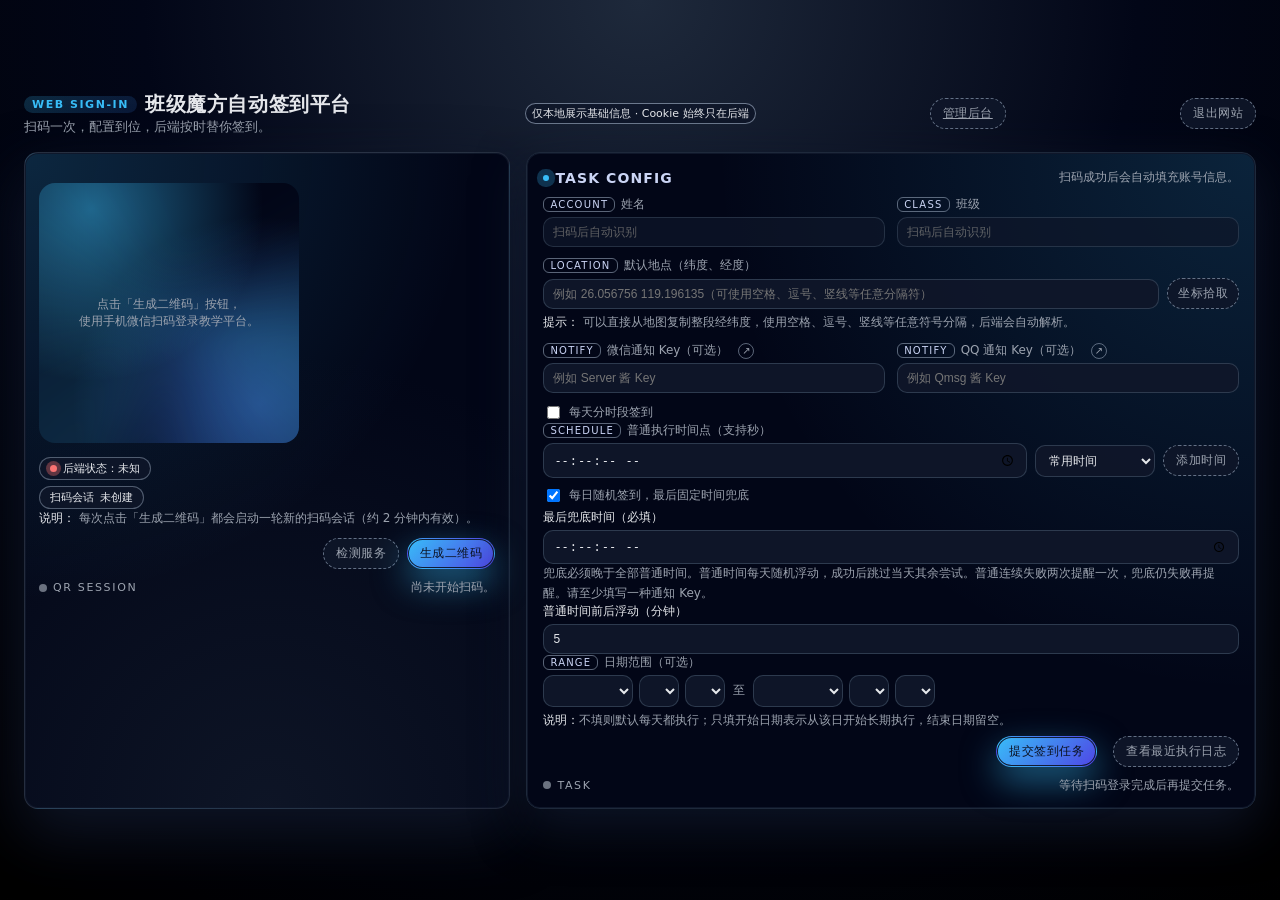
==== commit 7a0ac8a6: "feat(web): configure a sign-in location per period" ====
--- a/web_signin/static/index.html
+++ b/web_signin/static/index.html
@@ -656,7 +656,7 @@
           <div class="field">
             <div class="label">
               <span class="label-tag">Location</span>
-              <span>经纬度</span>
+              <label for="coord">默认地点（纬度、经度）</label>
             </div>
             <div class="field-row">
               <input
@@ -703,8 +703,9 @@
           </label>
         </div>
         <div id="periodPanel" class="period-editor" hidden>
-          <p class="period-copy">按时间顺序填写至少两个时段，例如早上和晚上。各时段分别签到，成功后只跳过该时段的后续尝试。请确保平台早晚分别发布签到活动。</p>
+          <p class="period-copy">每个签到活动可设一个时段。可以改名或继续添加，至少保留两个。一个时段签到成功后，其他时段照常执行。</p>
           <p class="period-copy">同一时段连续两次普通签到失败会提醒一次，兜底失败会再提醒。请至少填写一种通知 Key。</p>
+          <p class="period-copy">不同活动使用不同地点时，可在对应时段设置专用地点。其余时段沿用上面的默认地点。</p>
           <div id="periodList" class="period-list"></div>
           <button id="btnAddPeriod" class="btn btn-ghost" type="button">添加时段</button>
         </div>
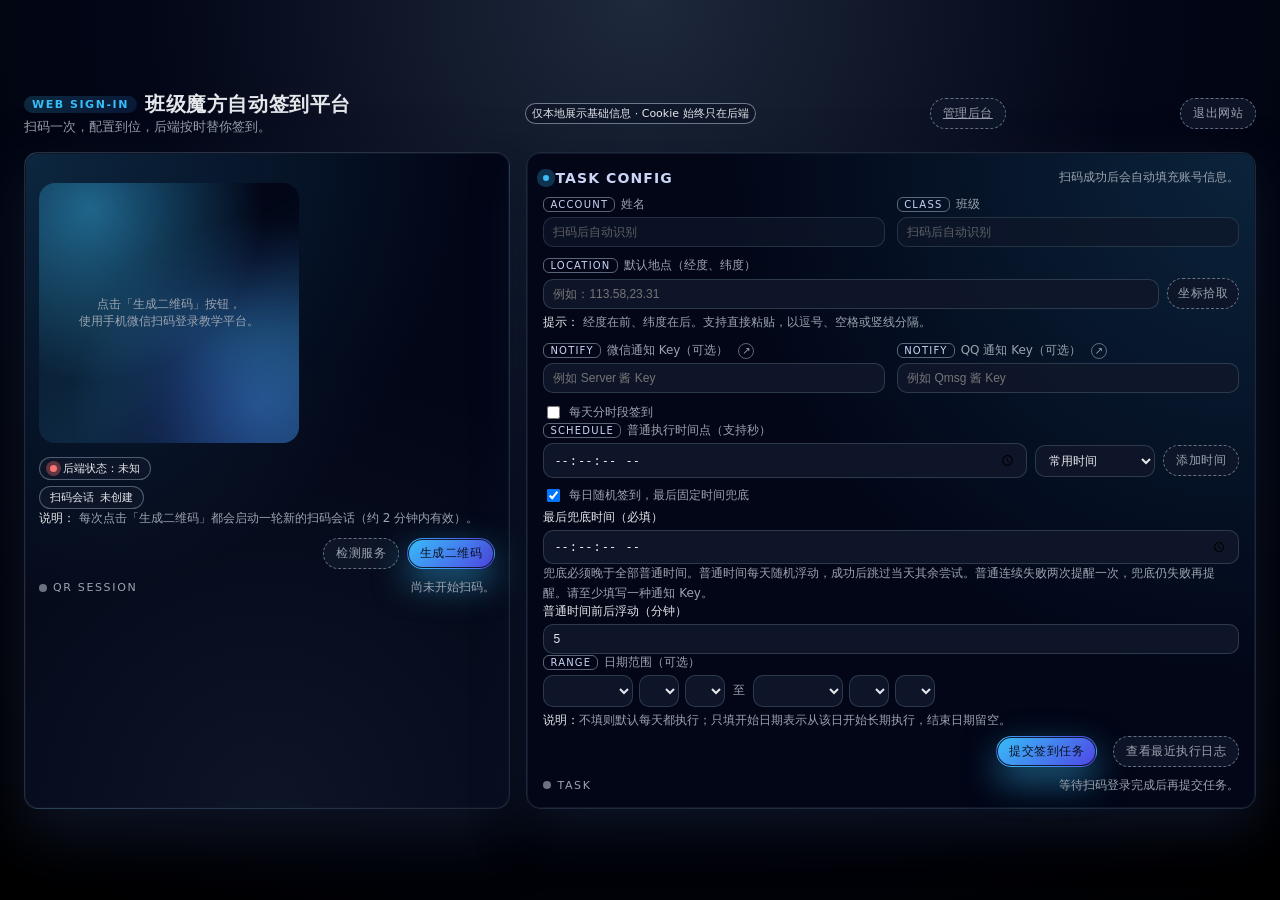
==== commit b3dd7ea8: "fix(web): accept longitude first and allow removing periods" ====
--- a/web_signin/static/index.html
+++ b/web_signin/static/index.html
@@ -656,14 +656,14 @@
           <div class="field">
             <div class="label">
               <span class="label-tag">Location</span>
-              <label for="coord">默认地点（纬度、经度）</label>
+              <label for="coord">默认地点（经度、纬度）</label>
             </div>
             <div class="field-row">
               <input
                 id="coord"
                 class="input"
                 type="text"
-                placeholder="例如 26.056756 119.196135（可使用空格、逗号、竖线等任意分隔符）"
+                placeholder="例如：113.58,23.31"
               />
               <button class="btn btn-ghost" id="btnCoordPicker" style="flex-shrink:0;padding-inline:10px">
                 坐标拾取
@@ -671,7 +671,7 @@
             </div>
             <div class="hint-text">
               <span class="hint-strong">提示：</span>
-              可以直接从地图复制整段经纬度，使用空格、逗号、竖线等任意符号分隔，后端会自动解析。
+              经度在前、纬度在后。支持直接粘贴，以逗号、空格或竖线分隔。
             </div>
           </div>
         </div>
@@ -703,7 +703,7 @@
           </label>
         </div>
         <div id="periodPanel" class="period-editor" hidden>
-          <p class="period-copy">每个签到活动可设一个时段。可以改名或继续添加，至少保留两个。一个时段签到成功后，其他时段照常执行。</p>
+          <p class="period-copy">每个签到活动可设一个时段。可以添加、改名或删除，保存时至少保留一个。一个时段签到成功后，其他时段照常执行。</p>
           <p class="period-copy">同一时段连续两次普通签到失败会提醒一次，兜底失败会再提醒。请至少填写一种通知 Key。</p>
           <p class="period-copy">不同活动使用不同地点时，可在对应时段设置专用地点。其余时段沿用上面的默认地点。</p>
           <div id="periodList" class="period-list"></div>
@@ -1125,8 +1125,8 @@
         periodEditor.set(cfg.periods);
         updateScheduleMode();
         // 回填地点
-        if (cfg.lat && cfg.lng) {
-          coordInput.value = cfg.lat + " " + cfg.lng;
+        if (cfg.lat != null && cfg.lng != null) {
+          coordInput.value = formatCoordinateInput(cfg);
         }
         // 回填通知 key
         if (typeof cfg.wx_key === "string") {
@@ -1263,13 +1263,10 @@
         setTaskStatus("error", "尚未识别到账号信息，请确认扫码登录已完成。");
         return;
       }
-      const coord = coordInput.value.trim();
-      if (!coord) {
-        setTaskStatus("error", "请填写经纬度信息（可以直接粘贴整段内容）。");
-        return;
-      }
+      let coordinates;
       let periods;
       try {
+        coordinates = parseCoordinateInput(coordInput.value);
         periods = periodEditor.read();
       } catch (error) {
         setTaskStatus("error", error.message);
@@ -1305,7 +1302,7 @@
             token,
             task_id: currentTaskId,
             reuse_existing: true,
-            coord,
+            ...coordinates,
             wx_key: wxKeyInput.value.trim(),
             qq_key: qqKeyInput.value.trim(),
             periods,
@@ -1381,7 +1378,7 @@
             const parts = [];
             if (log.task.name) parts.push(log.task.name);
             if (log.task.class_id) parts.push("班级：" + log.task.class_id);
-            if (log.task.lat && log.task.lng) parts.push("坐标：" + log.task.lat + "," + log.task.lng);
+            if (log.task.lat != null && log.task.lng != null) parts.push("坐标：" + formatCoordinateInput(log.task));
             taskInfo.textContent = parts.join(" · ");
           }
           const status = document.createElement("div");
@@ -1417,7 +1414,7 @@
       navigator.geolocation.getCurrentPosition(
         (pos) => {
           const { latitude, longitude } = pos.coords;
-          coordInput.value = latitude.toFixed(6) + " " + longitude.toFixed(6);
+          coordInput.value = formatCoordinateInput({ lng: longitude.toFixed(6), lat: latitude.toFixed(6) });
           setTaskStatus("running", "已填入当前的经纬度（大致位置），如需可自行微调或直接提交。");
         },
         (err) => {
